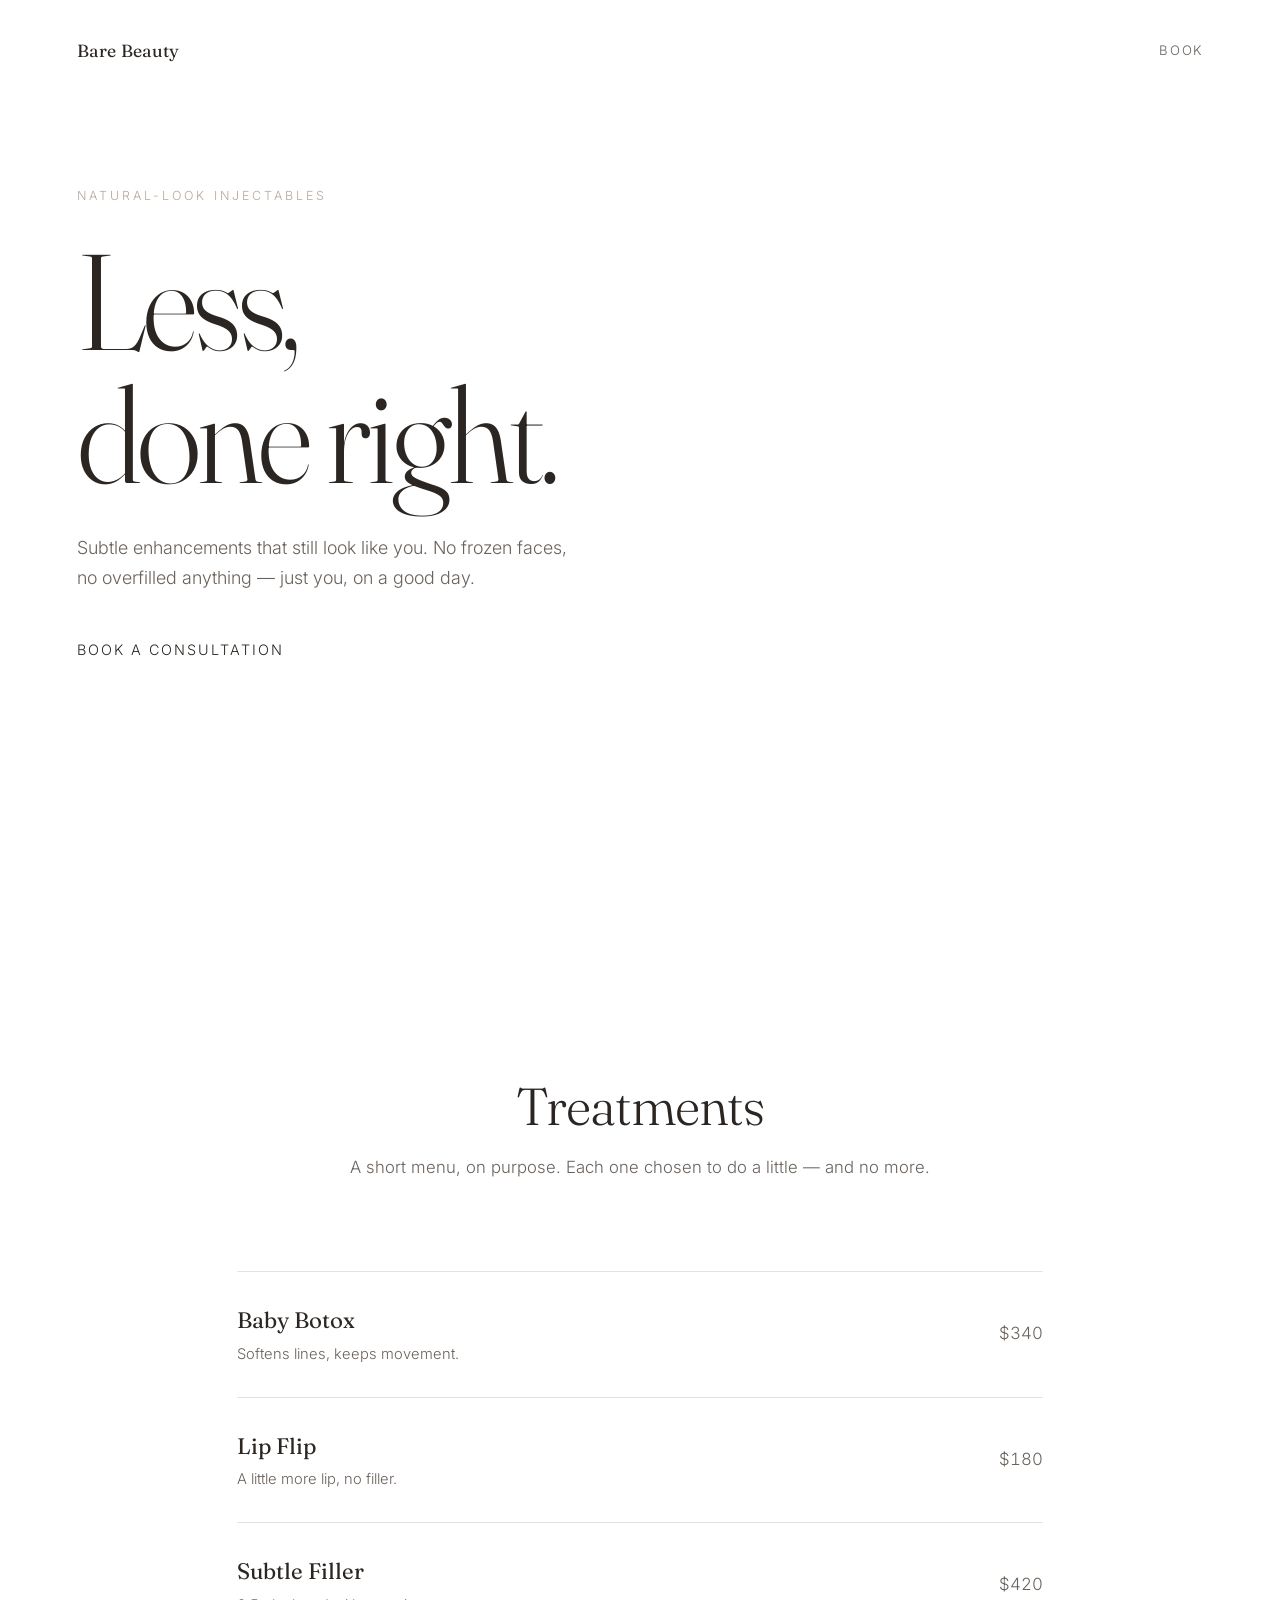
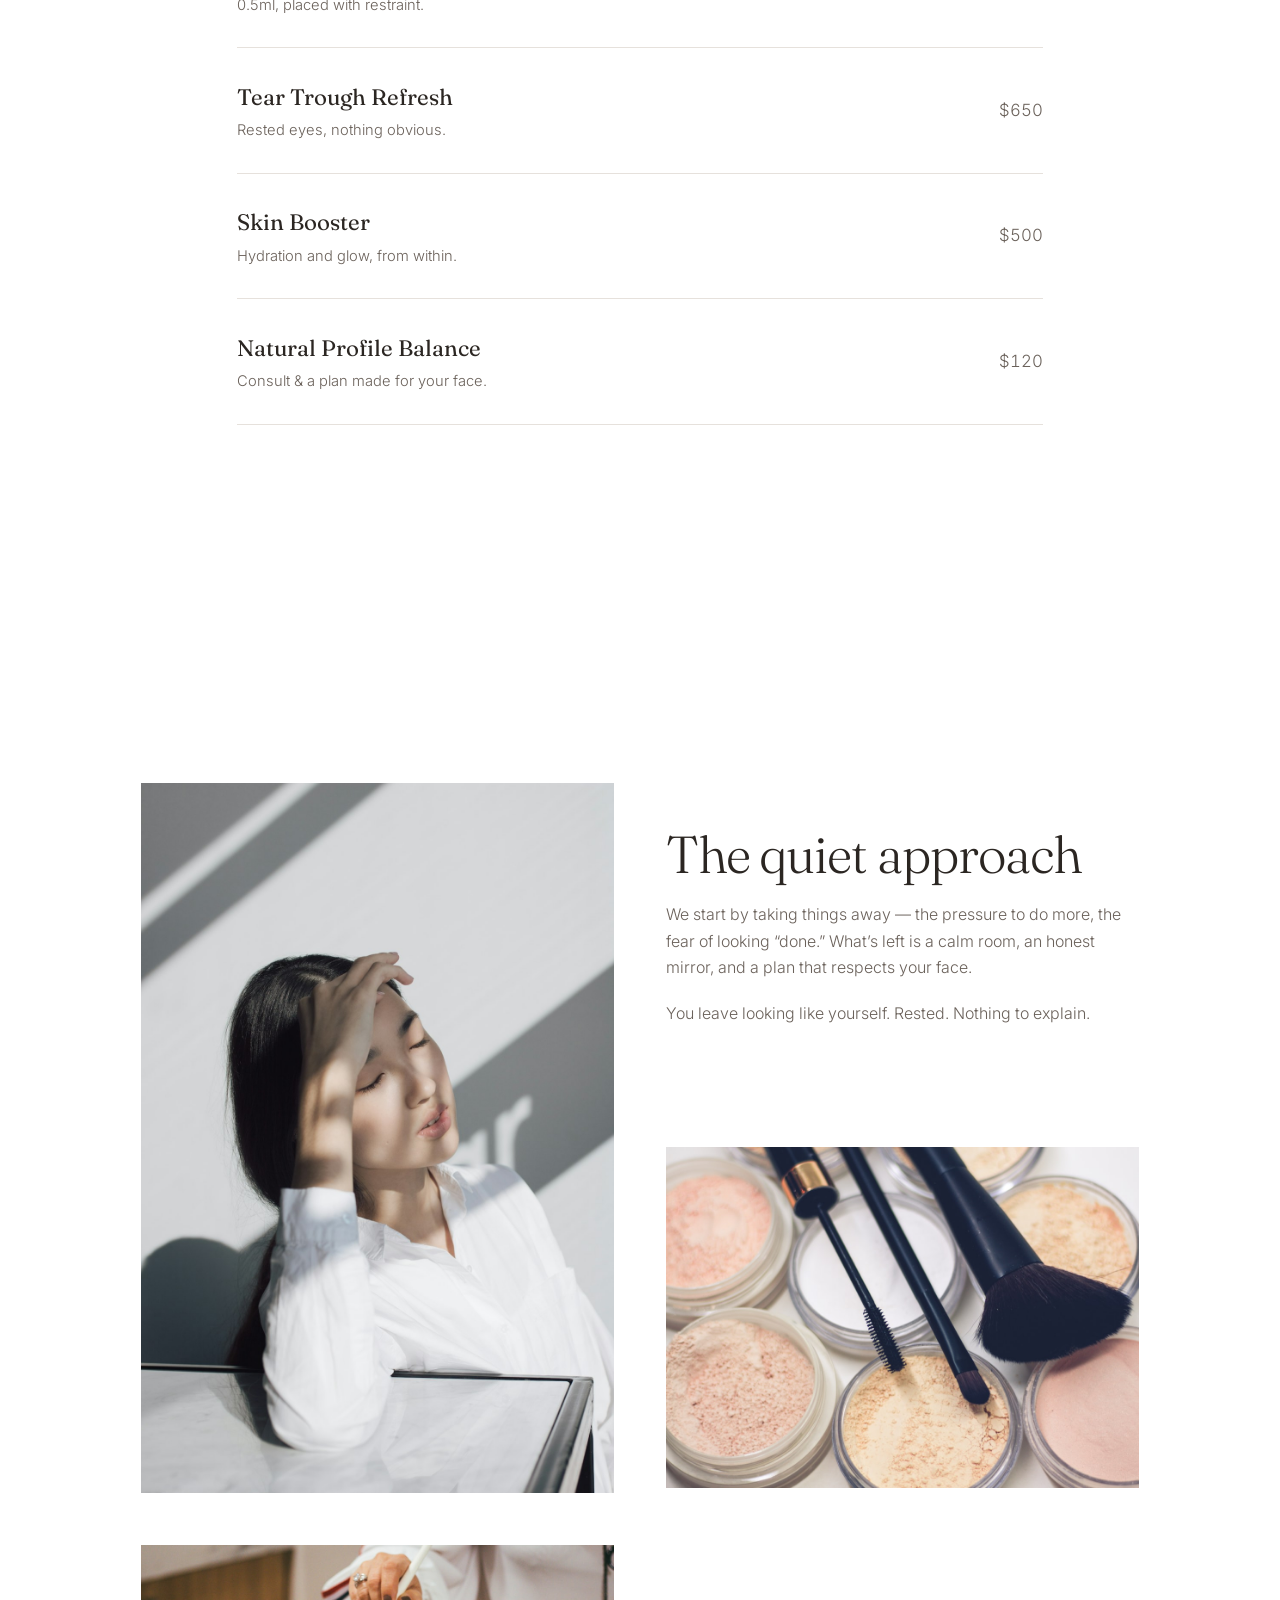
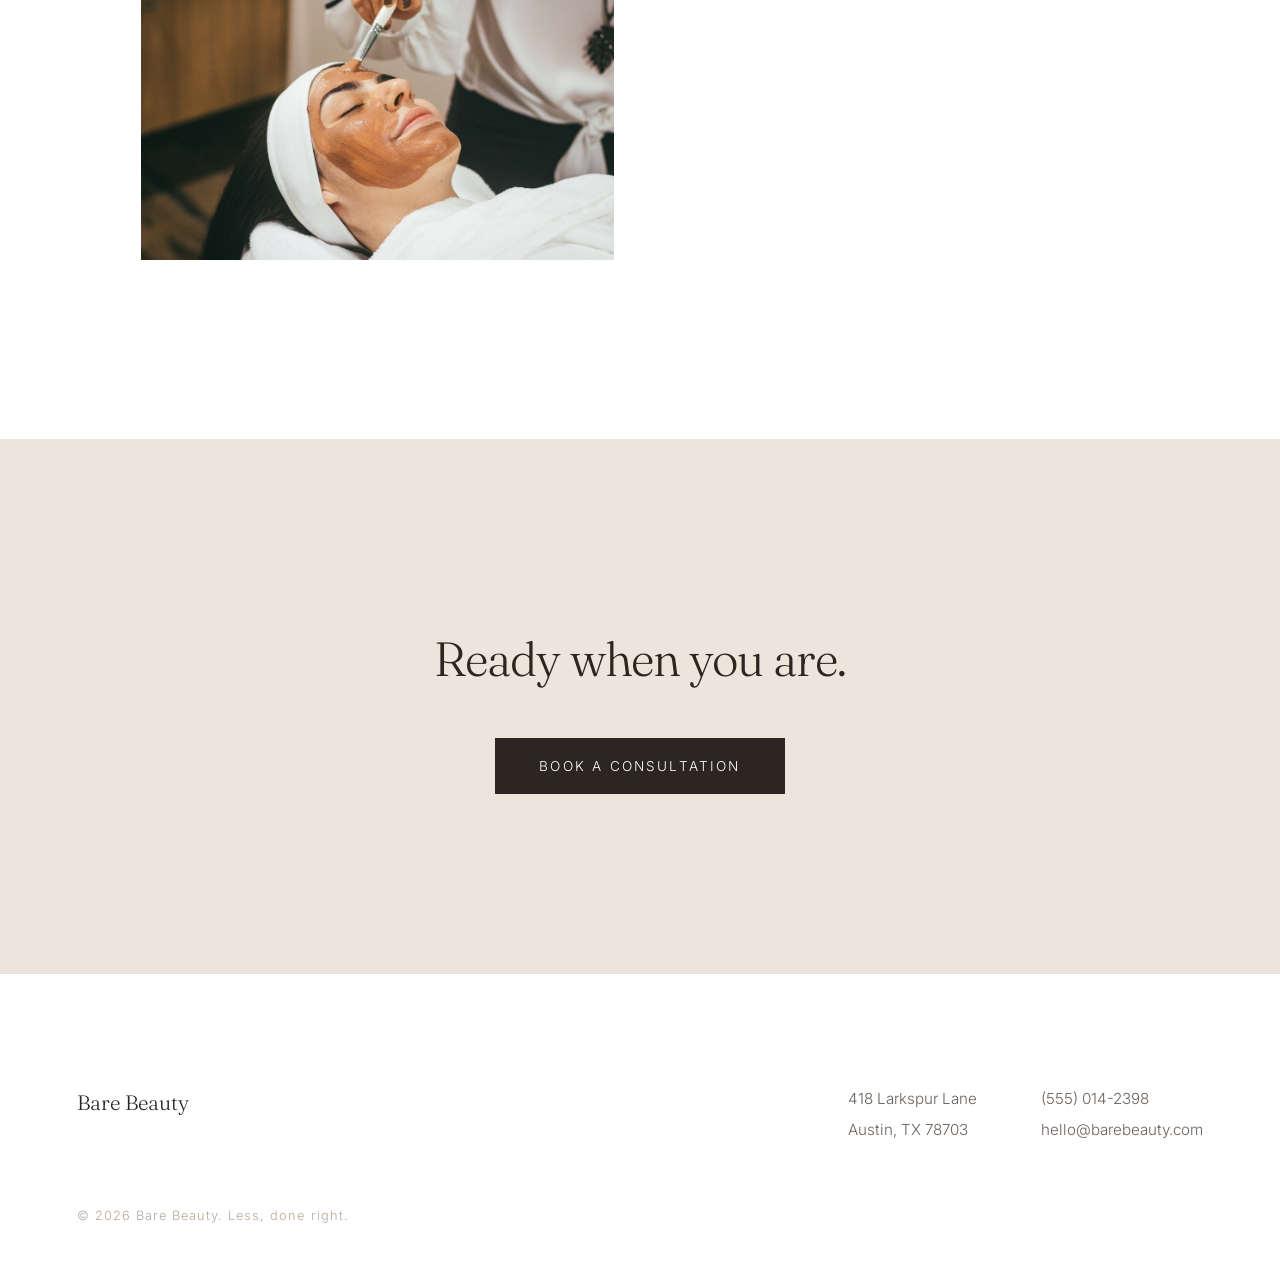
==== demourisplendesa/index.html @ 559973d8 "Add Bare Beauty demo landing (Splendessa demo #5) Minimal one-page landing for natural-look injectab" ====
<!doctype html>
<html lang="en">
<head>
  <meta charset="utf-8" />
  <meta name="viewport" content="width=device-width, initial-scale=1" />
  <title>Bare Beauty — Natural-look injectables</title>
  <meta name="description" content="Bare Beauty. Natural-look injectables, done with restraint. Less, done right — subtle enhancements that still look like you." />

  <!-- Open Graph -->
  <meta property="og:type" content="website" />
  <meta property="og:title" content="Bare Beauty — Natural-look injectables" />
  <meta property="og:description" content="Less, done right. Subtle, natural-look injectables that still look like you." />
  <meta property="og:image" content="assets/img/og.jpg" />
  <meta property="og:url" content="https://barebeauty.com" />
  <meta name="twitter:card" content="summary_large_image" />

  <!-- Favicon (minimal mark) -->
  <link rel="icon" href="data:image/svg+xml,%3Csvg xmlns='http://www.w3.org/2000/svg' viewBox='0 0 32 32'%3E%3Crect width='32' height='32' fill='%23FFFFFF'/%3E%3Ccircle cx='16' cy='16' r='6' fill='none' stroke='%23B8A99A' stroke-width='1.25'/%3E%3C/svg%3E" />

  <!-- Fonts -->
  <link rel="preconnect" href="https://fonts.googleapis.com" />
  <link rel="preconnect" href="https://fonts.gstatic.com" crossorigin />
  <link href="https://fonts.googleapis.com/css2?family=Fraunces:opsz,wght@9..144,300;9..144,400&family=Inter:wght@300;400;500&display=swap" rel="stylesheet" />

  <link rel="stylesheet" href="assets/styles.css" />

  <!-- Mark that JS is available before paint, so reveal-hiding only
       applies with JS on (no-JS users see all content, no flash). -->
  <script>document.documentElement.classList.add("js");</script>
</head>
<body>

  <!-- Slim header -->
  <header class="site-header">
    <a class="brand" href="#top">Bare&nbsp;Beauty</a>
    <a class="header-link reveal-link" href="https://splendessa.com" target="_blank" rel="noopener">Book</a>
  </header>

  <main id="top">

    <!-- 1. HERO — typographic -->
    <section class="hero">
      <div class="hero-inner">
        <p class="eyebrow">Natural-look injectables</p>
        <h1 class="hero-title">Less,<br />done right.</h1>
        <p class="hero-sub">
          Subtle enhancements that still look like you. No frozen faces,
          no overfilled anything — just you, on a good day.
        </p>
        <a class="text-cta reveal-link" href="https://splendessa.com" target="_blank" rel="noopener">
          Book a consultation
        </a>
      </div>
    </section>

    <!-- 2. TREATMENTS -->
    <section class="section treatments reveal">
      <div class="section-head">
        <h2 class="section-title">Treatments</h2>
        <p class="section-intro">
          A short menu, on purpose. Each one chosen to do a little — and no more.
        </p>
      </div>

      <ul class="treatment-list">
        <li class="treatment">
          <span class="t-name">Baby Botox</span>
          <span class="t-desc">Softens lines, keeps movement.</span>
          <span class="t-price">$340</span>
        </li>
        <li class="treatment">
          <span class="t-name">Lip Flip</span>
          <span class="t-desc">A little more lip, no filler.</span>
          <span class="t-price">$180</span>
        </li>
        <li class="treatment">
          <span class="t-name">Subtle Filler</span>
          <span class="t-desc">0.5ml, placed with restraint.</span>
          <span class="t-price">$420</span>
        </li>
        <li class="treatment">
          <span class="t-name">Tear Trough Refresh</span>
          <span class="t-desc">Rested eyes, nothing obvious.</span>
          <span class="t-price">$650</span>
        </li>
        <li class="treatment">
          <span class="t-name">Skin Booster</span>
          <span class="t-desc">Hydration and glow, from within.</span>
          <span class="t-price">$500</span>
        </li>
        <li class="treatment">
          <span class="t-name">Natural Profile Balance</span>
          <span class="t-desc">Consult &amp; a plan made for your face.</span>
          <span class="t-price">$120</span>
        </li>
      </ul>
    </section>

    <!-- 3. EXPERIENCE -->
    <section class="section experience reveal">
      <div class="experience-grid">
        <figure class="exp-img exp-img--tall">
          <img src="assets/img/experience-1.jpg" alt="A woman with bare, natural skin resting in soft daylight" loading="lazy" width="900" height="1200" />
        </figure>

        <div class="exp-text">
          <h2 class="section-title">The quiet approach</h2>
          <p>
            We start by taking things away — the pressure to do more,
            the fear of looking &ldquo;done.&rdquo; What&rsquo;s left is a
            calm room, an honest mirror, and a plan that respects your face.
          </p>
          <p>
            You leave looking like yourself. Rested. Nothing to explain.
          </p>
        </div>

        <figure class="exp-img">
          <img src="assets/img/experience-2.jpg" alt="Soft nude-toned beauty essentials in natural light" loading="lazy" width="900" height="600" />
        </figure>

        <figure class="exp-img">
          <img src="assets/img/experience-3.jpg" alt="A calm moment during a gentle facial treatment" loading="lazy" width="900" height="600" />
        </figure>
      </div>
    </section>

    <!-- 4. BOOKING CTA -->
    <section class="section booking reveal">
      <div class="booking-inner">
        <p class="booking-line">Ready when you are.</p>
        <a class="button-cta reveal-link" href="https://splendessa.com" target="_blank" rel="noopener">
          Book a consultation
        </a>
      </div>
    </section>

  </main>

  <!-- 5. FOOTER -->
  <footer class="site-footer">
    <div class="footer-grid">
      <div class="footer-brand">Bare&nbsp;Beauty</div>
      <div class="footer-col">
        <p>418 Larkspur Lane</p>
        <p>Austin, TX 78703</p>
      </div>
      <div class="footer-col">
        <p><a href="tel:+15550142398">(555) 014-2398</a></p>
        <p><a href="mailto:hello@barebeauty.com">hello@barebeauty.com</a></p>
      </div>
    </div>
    <p class="footer-fine">© 2026 Bare Beauty. Less, done right.</p>
  </footer>

  <script src="assets/main.js" defer></script>
</body>
</html>
---- demourisplendesa/assets/styles.css ----
/* ============================================================
   Bare Beauty — minimal, natural-look injectables
   Palette: #FFFFFF bg · #EDE4DC soft nude · #B8A99A stone
            #2B2622 warm near-black · #6B625B muted body
   Type:    Fraunces (serif, headings) · Inter (sans, body)
   ============================================================ */

:root {
  --white:  #FFFFFF;
  --nude:   #EDE4DC;
  --stone:  #B8A99A;
  --ink:    #2B2622;
  --muted:  #6B625B;

  --serif: "Fraunces", Georgia, serif;
  --sans:  "Inter", system-ui, -apple-system, sans-serif;

  /* Generous, deliberate whitespace — empty space is part of the design */
  --gutter: clamp(1.5rem, 6vw, 8rem);
  --section-gap: clamp(6rem, 14vw, 12rem);
}

*,
*::before,
*::after { box-sizing: border-box; }

html { scroll-behavior: smooth; }

body {
  margin: 0;
  background: var(--white);
  color: var(--ink);
  font-family: var(--sans);
  font-weight: 300;
  line-height: 1.65;
  -webkit-font-smoothing: antialiased;
  text-rendering: optimizeLegibility;
}

img { display: block; max-width: 100%; height: auto; }

a { color: inherit; }

/* ---------- Header ---------- */
.site-header {
  position: absolute;
  top: 0; left: 0; right: 0;
  display: flex;
  align-items: center;
  justify-content: space-between;
  padding: clamp(1.25rem, 3vw, 2.25rem) var(--gutter);
  z-index: 10;
}

.brand {
  font-family: var(--serif);
  font-weight: 400;
  font-size: 1.1rem;
  letter-spacing: 0.02em;
  text-decoration: none;
  color: var(--ink);
}

.header-link {
  font-size: 0.82rem;
  letter-spacing: 0.14em;
  text-transform: uppercase;
  text-decoration: none;
  color: var(--muted);
}

/* Shared "line that says less" underline reveal */
.reveal-link {
  position: relative;
  display: inline-block;
}
.reveal-link::after {
  content: "";
  position: absolute;
  left: 0; bottom: -0.28em;
  width: 100%;
  height: 1px;
  background: var(--stone);
  transform: scaleX(0);
  transform-origin: left;
  transition: transform 0.5s cubic-bezier(0.22, 1, 0.36, 1);
}
.reveal-link:hover::after { transform: scaleX(1); }

/* ---------- Hero (typographic) ---------- */
.hero {
  min-height: 100svh;
  display: flex;
  align-items: center;
  padding: 8rem var(--gutter) var(--section-gap);
}

.hero-inner { max-width: 46rem; }

.eyebrow {
  margin: 0 0 1.75rem;
  font-size: 0.78rem;
  letter-spacing: 0.24em;
  text-transform: uppercase;
  color: var(--stone);
}

.hero-title {
  font-family: var(--serif);
  font-weight: 300;
  font-size: clamp(3.4rem, 12vw, 8.5rem);
  line-height: 0.98;
  letter-spacing: -0.03em;
  margin: 0 0 2rem;
  color: var(--ink);
}

.hero-sub {
  max-width: 32rem;
  margin: 0 0 2.75rem;
  font-size: clamp(1rem, 1.4vw, 1.15rem);
  color: var(--muted);
}

.text-cta {
  font-size: 0.9rem;
  letter-spacing: 0.14em;
  text-transform: uppercase;
  text-decoration: none;
  color: var(--ink);
}

/* ---------- Generic section ---------- */
.section { padding: var(--section-gap) var(--gutter); }

.section-head { max-width: 40rem; margin: 0 auto clamp(3rem, 7vw, 6rem); text-align: center; }

.section-title {
  font-family: var(--serif);
  font-weight: 300;
  font-size: clamp(2rem, 5vw, 3.25rem);
  letter-spacing: -0.02em;
  line-height: 1.05;
  margin: 0 0 1.25rem;
  color: var(--ink);
}

.section-intro {
  margin: 0;
  color: var(--muted);
  font-size: 1.05rem;
}

/* ---------- Treatments ---------- */
.treatments { max-width: 60rem; margin: 0 auto; }

.treatment-list {
  list-style: none;
  margin: 0;
  padding: 0;
}

.treatment {
  display: grid;
  grid-template-columns: 1fr auto;
  grid-template-areas:
    "name  price"
    "desc  price";
  gap: 0.15rem 1.5rem;
  align-items: baseline;
  padding: 1.9rem 0;
  border-top: 1px solid rgba(184, 169, 154, 0.35);
  position: relative;
}
.treatment:last-child { border-bottom: 1px solid rgba(184, 169, 154, 0.35); }

/* the "line that says less" — a hair-thin line grows on hover */
.treatment::after {
  content: "";
  position: absolute;
  left: 0; top: -1px;
  width: 100%;
  height: 1px;
  background: var(--ink);
  transform: scaleX(0);
  transform-origin: left;
  transition: transform 0.55s cubic-bezier(0.22, 1, 0.36, 1);
}
.treatment:hover::after { transform: scaleX(1); }

.t-name {
  grid-area: name;
  font-family: var(--serif);
  font-size: 1.4rem;
  font-weight: 400;
  color: var(--ink);
}
.t-desc {
  grid-area: desc;
  font-size: 0.92rem;
  color: var(--muted);
}
.t-price {
  grid-area: price;
  align-self: center;
  font-size: 1.05rem;
  color: var(--muted);
  font-variant-numeric: tabular-nums;
  white-space: nowrap;
}

/* ---------- Experience ---------- */
.experience { max-width: 72rem; margin: 0 auto; }

.experience-grid {
  display: grid;
  grid-template-columns: repeat(2, 1fr);
  gap: clamp(1.5rem, 4vw, 3.5rem);
  align-items: center;
}

.exp-img { margin: 0; overflow: hidden; background: var(--nude); }
.exp-img img { width: 100%; height: 100%; object-fit: cover; }

.exp-img--tall { grid-row: span 2; }

.exp-text {
  padding: clamp(1rem, 3vw, 2.5rem) 0;
}
.exp-text .section-title { text-align: left; }
.exp-text p {
  margin: 0 0 1.25rem;
  color: var(--muted);
  max-width: 30rem;
}

/* ---------- Booking ---------- */
.booking { background: var(--nude); text-align: center; }

.booking-inner { max-width: 34rem; margin: 0 auto; }

.booking-line {
  font-family: var(--serif);
  font-weight: 300;
  font-size: clamp(1.8rem, 4.5vw, 3rem);
  letter-spacing: -0.02em;
  margin: 0 0 2.5rem;
  color: var(--ink);
}

.button-cta {
  display: inline-block;
  padding: 1.05rem 2.75rem;
  background: var(--ink);
  color: var(--white);
  text-decoration: none;
  font-size: 0.85rem;
  letter-spacing: 0.16em;
  text-transform: uppercase;
  transition: background 0.35s ease, transform 0.35s ease;
}
.button-cta:hover { background: #43392f; transform: translateY(-1px); }
.button-cta::after { display: none; } /* solid button, no underline reveal */

/* ---------- Footer ---------- */
.site-footer {
  padding: clamp(4rem, 9vw, 7rem) var(--gutter) 3rem;
  border-top: 1px solid rgba(184, 169, 154, 0.35);
}

.footer-grid {
  display: flex;
  flex-wrap: wrap;
  gap: 2.5rem 4rem;
  align-items: flex-start;
}

.footer-brand {
  font-family: var(--serif);
  font-size: 1.3rem;
  color: var(--ink);
  margin-right: auto;
}

.footer-col p { margin: 0 0 0.4rem; color: var(--muted); font-size: 0.95rem; }
.footer-col a { text-decoration: none; }
.footer-col a:hover { color: var(--ink); }

.footer-fine {
  margin: 3.5rem 0 0;
  font-size: 0.8rem;
  letter-spacing: 0.08em;
  color: var(--stone);
}

/* ---------- Signature: fade + line-draw on scroll ----------
   Content is visible by default (no-JS / SEO safe). Only when JS is
   present (html.js) do we hide sections, then reveal them on scroll. */
.js .reveal {
  opacity: 0;
  transform: translateY(24px);
  transition: opacity 1s ease, transform 1s cubic-bezier(0.22, 1, 0.36, 1);
}
.js .reveal.in-view {
  opacity: 1;
  transform: none;
}

/* ---------- Responsive ---------- */
@media (max-width: 720px) {
  .experience-grid { grid-template-columns: 1fr; }
  .exp-img--tall { grid-row: auto; }
  .exp-text .section-title { text-align: left; }

  .treatment {
    grid-template-columns: 1fr auto;
    grid-template-areas:
      "name  price"
      "desc  desc";
  }
  .t-price { align-self: baseline; }
}

/* ---------- Reduced motion ---------- */
@media (prefers-reduced-motion: reduce) {
  * { scroll-behavior: auto !important; }
  .js .reveal,
  .reveal { opacity: 1; transform: none; transition: none; }
  .reveal-link::after,
  .treatment::after { transition: none; }
}
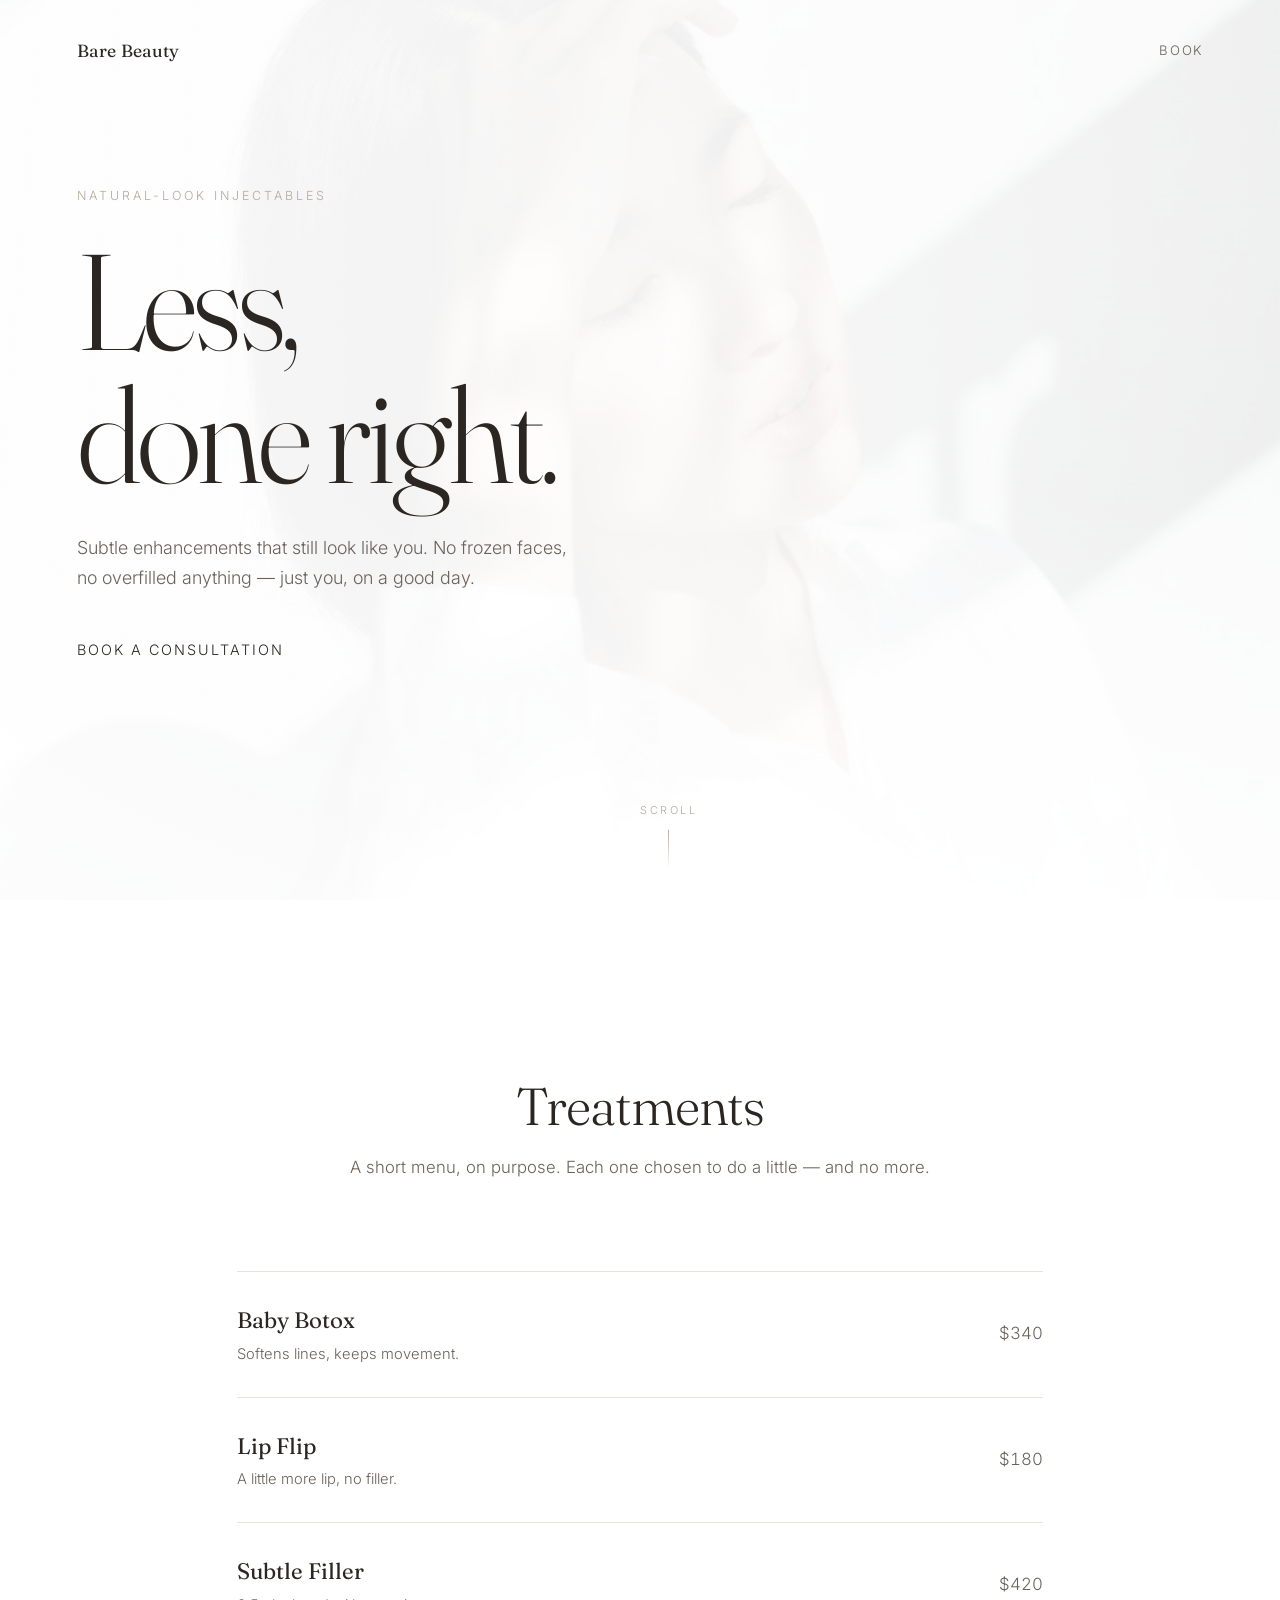
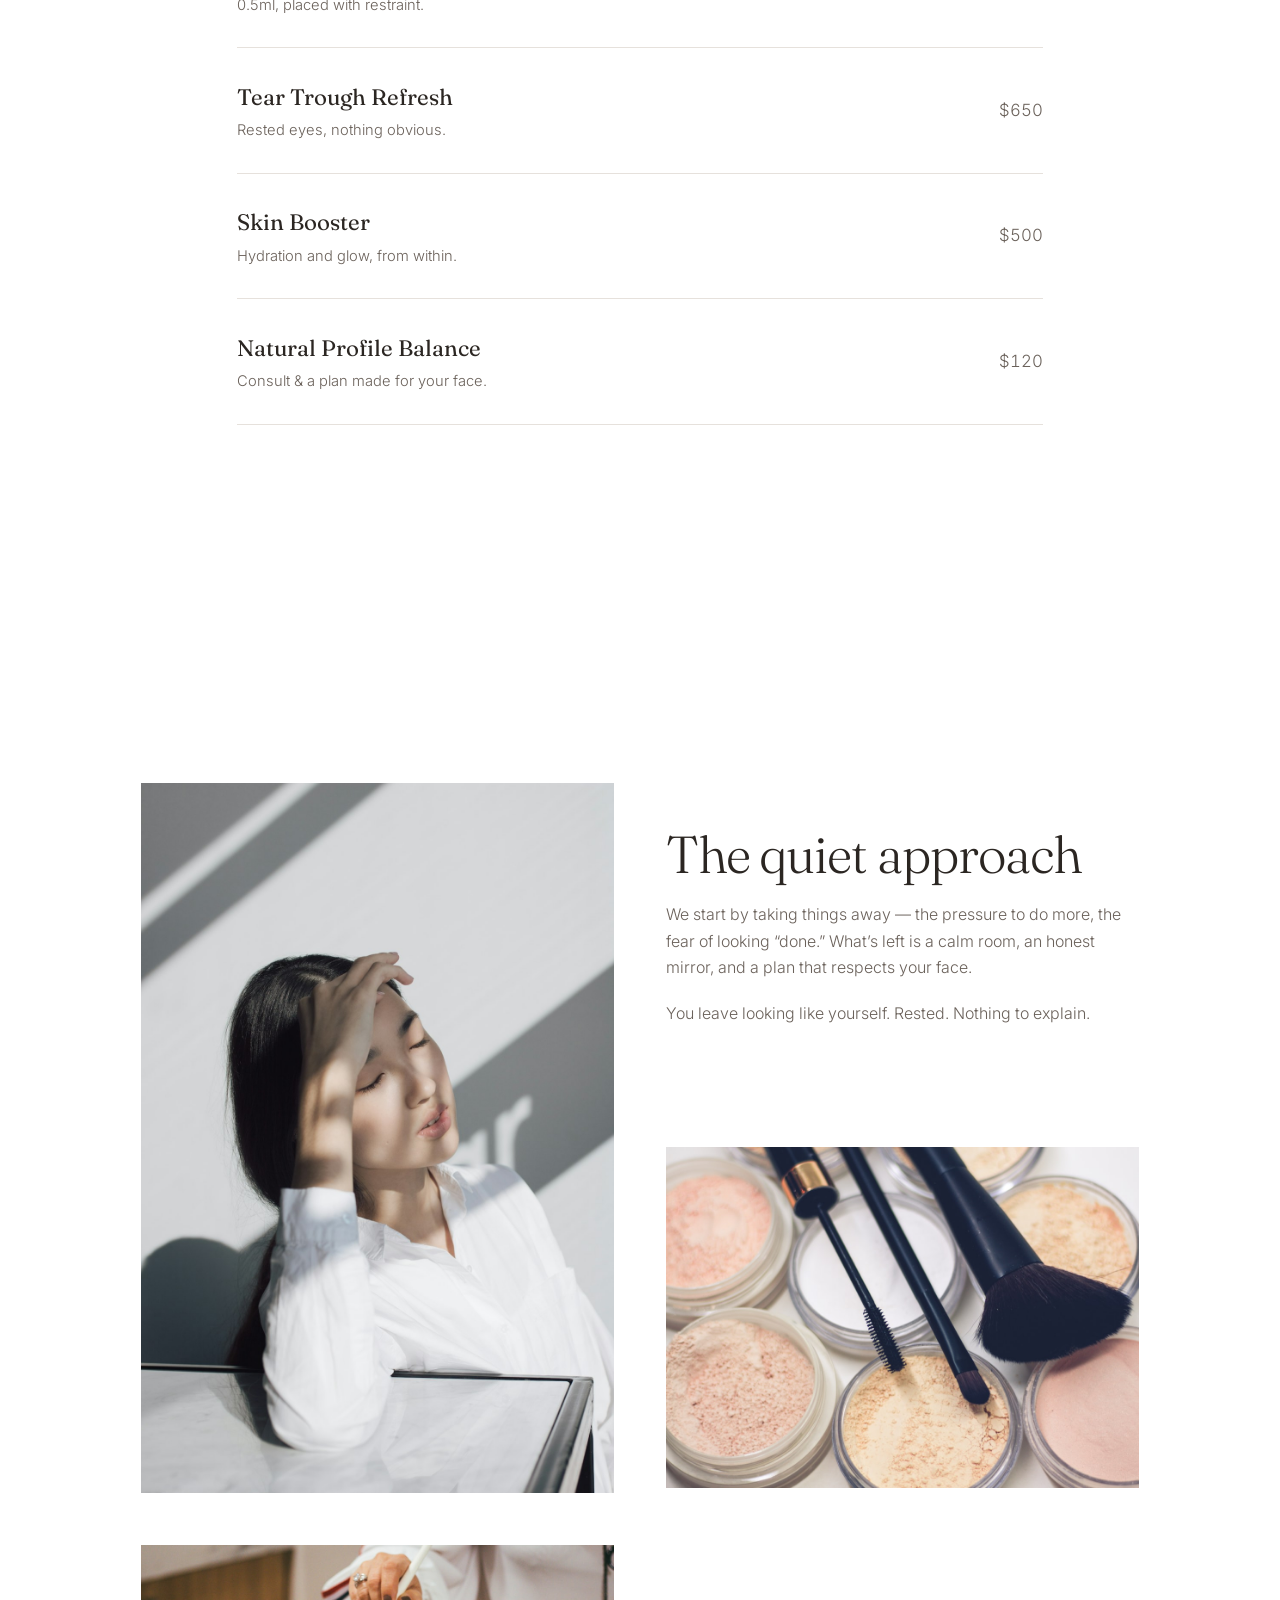
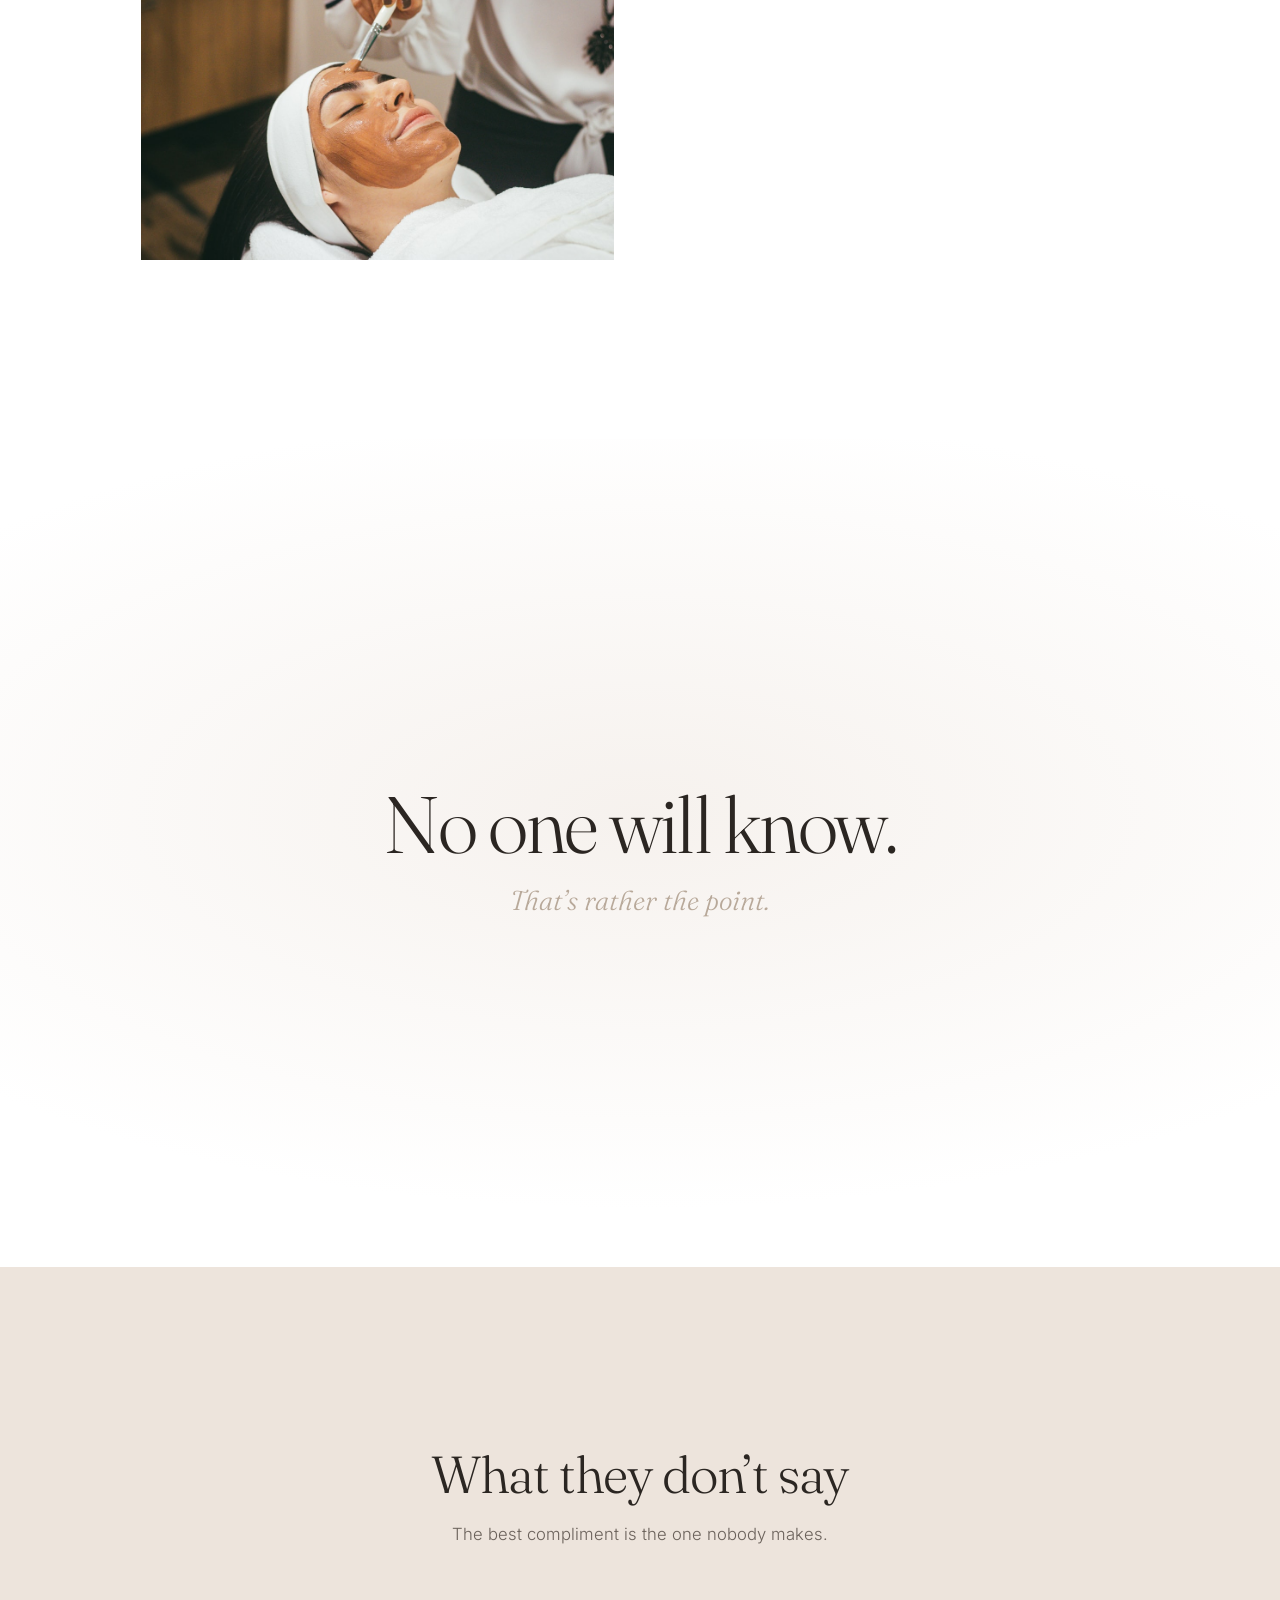
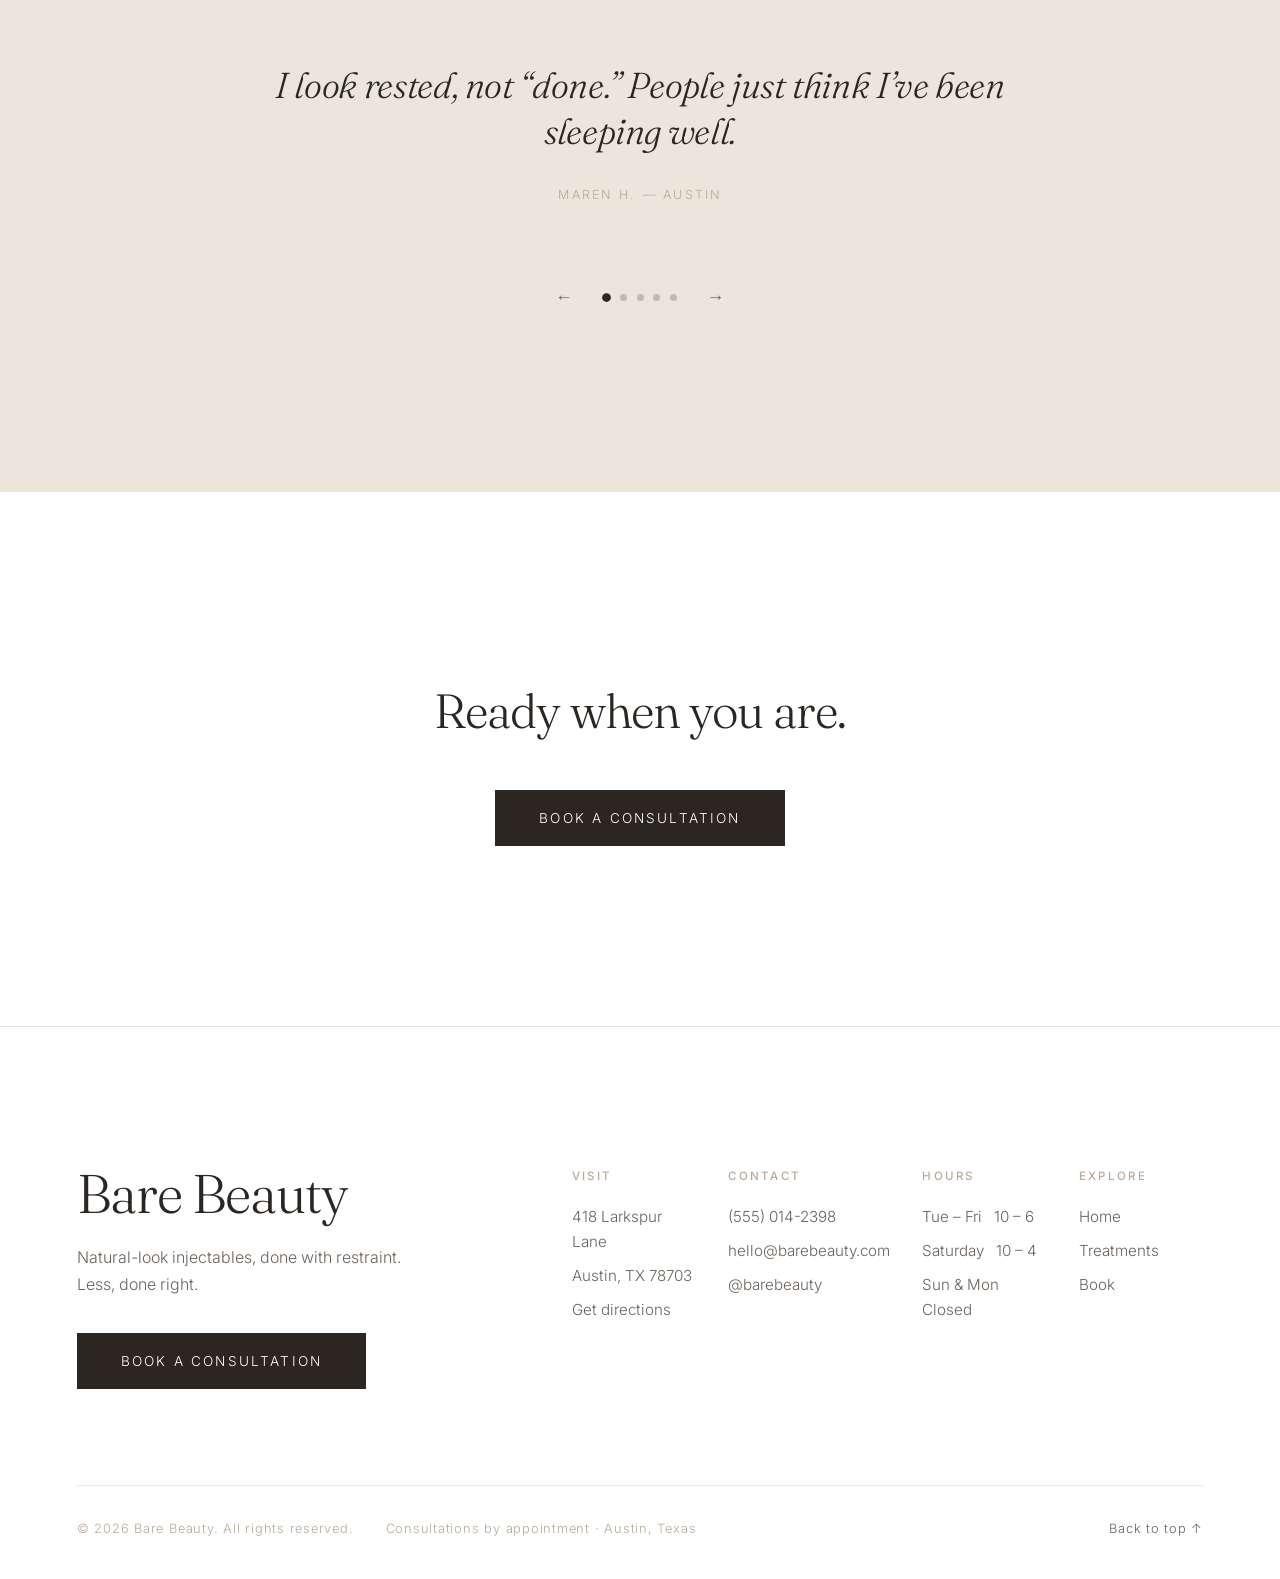
==== commit f46a6d76: "Bare Beauty demo: bg slideshow, scroll animations, reviews carousel, larger footer - Hero: ghosted c" ====
--- a/demourisplendesa/index.html
+++ b/demourisplendesa/index.html
@@ -20,7 +20,7 @@
   <!-- Fonts -->
   <link rel="preconnect" href="https://fonts.googleapis.com" />
   <link rel="preconnect" href="https://fonts.gstatic.com" crossorigin />
-  <link href="https://fonts.googleapis.com/css2?family=Fraunces:opsz,wght@9..144,300;9..144,400&family=Inter:wght@300;400;500&display=swap" rel="stylesheet" />
+  <link href="https://fonts.googleapis.com/css2?family=Fraunces:opsz,ital,wght@9..144,0,300;9..144,0,400;9..144,1,300&family=Inter:wght@300;400;500&display=swap" rel="stylesheet" />
 
   <link rel="stylesheet" href="assets/styles.css" />
 
@@ -38,8 +38,14 @@
 
   <main id="top">
 
-    <!-- 1. HERO — typographic -->
+    <!-- 1. HERO — typographic, over a slow ghosted image slideshow -->
     <section class="hero">
+      <div class="hero-bg" aria-hidden="true" data-slideshow>
+        <div class="hero-slide is-active" style="background-image:url('assets/img/experience-1.jpg')"></div>
+        <div class="hero-slide" style="background-image:url('assets/img/experience-4.jpg')"></div>
+        <div class="hero-slide" style="background-image:url('assets/img/experience-3.jpg')"></div>
+      </div>
+
       <div class="hero-inner">
         <p class="eyebrow">Natural-look injectables</p>
         <h1 class="hero-title">Less,<br />done right.</h1>
@@ -51,6 +57,8 @@
           Book a consultation
         </a>
       </div>
+
+      <div class="hero-scroll" aria-hidden="true">Scroll</div>
     </section>
 
     <!-- 2. TREATMENTS -->
@@ -125,7 +133,54 @@
       </div>
     </section>
 
-    <!-- 4. BOOKING CTA -->
+    <!-- Full-screen quiet statement (fades + scales in on scroll) -->
+    <section class="statement">
+      <div class="statement-inner" data-statement>
+        <p class="statement-line">No one will know.</p>
+        <p class="statement-sub">That&rsquo;s rather the point.</p>
+      </div>
+    </section>
+
+    <!-- 4. REVIEWS — fading testimonial carousel -->
+    <section class="section reviews reveal">
+      <div class="section-head">
+        <h2 class="section-title">What they don&rsquo;t say</h2>
+        <p class="section-intro">The best compliment is the one nobody makes.</p>
+      </div>
+
+      <div class="carousel" data-carousel>
+        <div class="carousel-viewport">
+          <blockquote class="review is-active">
+            <p class="review-quote">I look rested, not &ldquo;done.&rdquo; People just think I&rsquo;ve been sleeping well.</p>
+            <cite class="review-cite">Maren H. — Austin</cite>
+          </blockquote>
+          <blockquote class="review">
+            <p class="review-quote">She talked me out of half of what I asked for. That&rsquo;s when I trusted her.</p>
+            <cite class="review-cite">Priya R. — Dallas</cite>
+          </blockquote>
+          <blockquote class="review">
+            <p class="review-quote">Subtle enough that my sister still hasn&rsquo;t worked out what changed.</p>
+            <cite class="review-cite">Elise T. — Houston</cite>
+          </blockquote>
+          <blockquote class="review">
+            <p class="review-quote">The only work I&rsquo;ve had that looks like no work at all.</p>
+            <cite class="review-cite">Joanna M. — Marfa</cite>
+          </blockquote>
+          <blockquote class="review">
+            <p class="review-quote">I came in wanting more. I left with less — exactly right.</p>
+            <cite class="review-cite">Camille D. — San Antonio</cite>
+          </blockquote>
+        </div>
+
+        <div class="carousel-controls">
+          <button class="car-arrow car-prev" type="button" aria-label="Previous review">&larr;</button>
+          <div class="car-dots" role="tablist" aria-label="Choose a review"></div>
+          <button class="car-arrow car-next" type="button" aria-label="Next review">&rarr;</button>
+        </div>
+      </div>
+    </section>
+
+    <!-- 5. BOOKING CTA -->
     <section class="section booking reveal">
       <div class="booking-inner">
         <p class="booking-line">Ready when you are.</p>
@@ -137,20 +192,56 @@
 
   </main>
 
-  <!-- 5. FOOTER -->
+  <!-- 6. FOOTER -->
   <footer class="site-footer">
-    <div class="footer-grid">
-      <div class="footer-brand">Bare&nbsp;Beauty</div>
-      <div class="footer-col">
-        <p>418 Larkspur Lane</p>
-        <p>Austin, TX 78703</p>
-      </div>
-      <div class="footer-col">
-        <p><a href="tel:+15550142398">(555) 014-2398</a></p>
-        <p><a href="mailto:hello@barebeauty.com">hello@barebeauty.com</a></p>
-      </div>
+    <div class="footer-top">
+      <div class="footer-lead">
+        <p class="footer-wordmark">Bare&nbsp;Beauty</p>
+        <p class="footer-tagline">
+          Natural-look injectables, done with restraint.
+          Less, done right.
+        </p>
+        <a class="button-cta reveal-link" href="https://splendessa.com" target="_blank" rel="noopener">
+          Book a consultation
+        </a>
+      </div>
+
+      <nav class="footer-cols" aria-label="Footer">
+        <div class="footer-col">
+          <h3 class="footer-h">Visit</h3>
+          <p>418 Larkspur Lane</p>
+          <p>Austin, TX 78703</p>
+          <p><a href="https://maps.google.com" target="_blank" rel="noopener">Get directions</a></p>
+        </div>
+
+        <div class="footer-col">
+          <h3 class="footer-h">Contact</h3>
+          <p><a href="tel:+15550142398">(555) 014-2398</a></p>
+          <p><a href="mailto:hello@barebeauty.com">hello@barebeauty.com</a></p>
+          <p><a href="https://instagram.com" target="_blank" rel="noopener">@barebeauty</a></p>
+        </div>
+
+        <div class="footer-col">
+          <h3 class="footer-h">Hours</h3>
+          <p>Tue &ndash; Fri &nbsp; 10 &ndash; 6</p>
+          <p>Saturday &nbsp; 10 &ndash; 4</p>
+          <p>Sun &amp; Mon &nbsp; Closed</p>
+        </div>
+
+        <div class="footer-col">
+          <h3 class="footer-h">Explore</h3>
+          <p><a href="#top">Home</a></p>
+          <p><a href="#top">Treatments</a></p>
+          <p><a href="https://splendessa.com" target="_blank" rel="noopener">Book</a></p>
+        </div>
+      </nav>
     </div>
-    <p class="footer-fine">© 2026 Bare Beauty. Less, done right.</p>
+
+    <div class="footer-base">
+      <p class="footer-fine">© 2026 Bare Beauty. All rights reserved.</p>
+      <p class="footer-fine footer-credit">Consultations by appointment · Austin, Texas</p>
+      <a class="footer-fine footer-top-link reveal-link" href="#top">Back to top ↑</a>
+    </div>
   </footer>
 
   <script src="assets/main.js" defer></script>
--- a/demourisplendesa/assets/styles.css
+++ b/demourisplendesa/assets/styles.css
@@ -18,6 +18,8 @@
   /* Generous, deliberate whitespace — empty space is part of the design */
   --gutter: clamp(1.5rem, 6vw, 8rem);
   --section-gap: clamp(6rem, 14vw, 12rem);
+
+  --ease: cubic-bezier(0.22, 1, 0.36, 1);
 }
 
 *,
@@ -83,19 +85,52 @@
   background: var(--stone);
   transform: scaleX(0);
   transform-origin: left;
-  transition: transform 0.5s cubic-bezier(0.22, 1, 0.36, 1);
+  transition: transform 0.5s var(--ease);
 }
 .reveal-link:hover::after { transform: scaleX(1); }
 
-/* ---------- Hero (typographic) ---------- */
+/* ---------- Hero (typographic over ghosted slideshow) ---------- */
 .hero {
+  position: relative;
+  overflow: hidden;
   min-height: 100svh;
   display: flex;
   align-items: center;
   padding: 8rem var(--gutter) var(--section-gap);
 }
 
-.hero-inner { max-width: 46rem; }
+.hero-bg { position: absolute; inset: 0; z-index: 0; }
+
+.hero-slide {
+  position: absolute;
+  inset: 0;
+  background-size: cover;
+  background-position: center;
+  opacity: 0;
+  transform: scale(1.06);
+  transition: opacity 2.4s ease, transform 9s ease;
+  will-change: opacity, transform;
+}
+.hero-slide.is-active { opacity: 1; transform: scale(1); }
+
+/* White scrim: images fade almost to nothing — atmosphere, not photo.
+   Stronger on the left where the type sits. */
+.hero-bg::after {
+  content: "";
+  position: absolute;
+  inset: 0;
+  background:
+    linear-gradient(102deg,
+      rgba(255, 255, 255, 0.95) 0%,
+      rgba(255, 255, 255, 0.88) 42%,
+      rgba(255, 255, 255, 0.70) 100%),
+    linear-gradient(to bottom,
+      rgba(255, 255, 255, 0.55) 0%,
+      rgba(255, 255, 255, 0.60) 55%,
+      rgba(255, 255, 255, 0.85) 100%);
+}
+
+.hero-inner { position: relative; z-index: 2; max-width: 46rem; }
 
 .eyebrow {
   margin: 0 0 1.75rem;
@@ -129,6 +164,50 @@
   text-decoration: none;
   color: var(--ink);
 }
+
+.hero-scroll {
+  position: absolute;
+  left: 50%;
+  bottom: 2rem;
+  transform: translateX(-50%);
+  z-index: 2;
+  font-size: 0.68rem;
+  letter-spacing: 0.24em;
+  text-transform: uppercase;
+  color: var(--stone);
+}
+.hero-scroll::after {
+  content: "";
+  display: block;
+  width: 1px;
+  height: 2.4rem;
+  margin: 0.6rem auto 0;
+  background: linear-gradient(var(--stone), transparent);
+  animation: scrollpulse 2.6s var(--ease) infinite;
+  transform-origin: top;
+}
+@keyframes scrollpulse {
+  0%, 100% { transform: scaleY(0.35); opacity: 0.4; }
+  50%      { transform: scaleY(1);    opacity: 1; }
+}
+
+/* ---------- Hero load sequence (staggered rise) ---------- */
+.js .hero-inner > *,
+.js .hero-scroll {
+  opacity: 0;
+  transform: translateY(16px);
+}
+.js body.loaded .hero-inner > *,
+.js body.loaded .hero-scroll {
+  opacity: 1;
+  transform: none;
+  transition: opacity 1.1s ease, transform 1.1s var(--ease);
+}
+.js body.loaded .hero-inner > *:nth-child(1) { transition-delay: 0.15s; }
+.js body.loaded .hero-inner > *:nth-child(2) { transition-delay: 0.32s; }
+.js body.loaded .hero-inner > *:nth-child(3) { transition-delay: 0.52s; }
+.js body.loaded .hero-inner > *:nth-child(4) { transition-delay: 0.72s; }
+.js body.loaded .hero-scroll { transition-delay: 1.1s; }
 
 /* ---------- Generic section ---------- */
 .section { padding: var(--section-gap) var(--gutter); }
@@ -184,7 +263,7 @@
   background: var(--ink);
   transform: scaleX(0);
   transform-origin: left;
-  transition: transform 0.55s cubic-bezier(0.22, 1, 0.36, 1);
+  transition: transform 0.55s var(--ease);
 }
 .treatment:hover::after { transform: scaleX(1); }
 
@@ -220,7 +299,12 @@
 }
 
 .exp-img { margin: 0; overflow: hidden; background: var(--nude); }
-.exp-img img { width: 100%; height: 100%; object-fit: cover; }
+.exp-img img {
+  width: 100%; height: 100%;
+  object-fit: cover;
+  transition: transform 1.2s var(--ease);
+}
+.exp-img:hover img { transform: scale(1.04); }
 
 .exp-img--tall { grid-row: span 2; }
 
@@ -234,8 +318,132 @@
   max-width: 30rem;
 }
 
+/* ---------- Full-screen statement moment ---------- */
+.statement {
+  min-height: 92svh;
+  display: grid;
+  place-items: center;
+  padding: var(--section-gap) var(--gutter);
+  text-align: center;
+  /* the whole point: near-empty white with a whisper of warmth */
+  background:
+    radial-gradient(120% 80% at 50% 45%, rgba(237, 228, 220, 0.5) 0%, rgba(255, 255, 255, 0) 60%);
+}
+
+.statement-inner {
+  max-width: 40rem;
+}
+.js .statement-inner {
+  opacity: 0;
+  transform: translateY(26px) scale(0.985);
+  transition: opacity 1.3s ease, transform 1.5s var(--ease);
+}
+.js .statement-inner.in-view {
+  opacity: 1;
+  transform: none;
+}
+
+.statement-line {
+  font-family: var(--serif);
+  font-weight: 300;
+  font-size: clamp(2.4rem, 7vw, 5rem);
+  line-height: 1.02;
+  letter-spacing: -0.03em;
+  margin: 0 0 0.8rem;
+  color: var(--ink);
+}
+.statement-sub {
+  font-family: var(--serif);
+  font-style: italic;
+  font-weight: 300;
+  font-size: clamp(1.1rem, 2.6vw, 1.7rem);
+  margin: 0;
+  color: var(--stone);
+}
+
+/* ---------- Reviews carousel ---------- */
+.reviews { background: var(--nude); }
+
+.carousel { max-width: 46rem; margin: 0 auto; }
+
+.carousel-viewport {
+  position: relative;
+  min-height: 12rem;
+  display: grid;
+  place-items: center;
+}
+
+.review {
+  grid-area: 1 / 1;
+  margin: 0;
+  text-align: center;
+  opacity: 0;
+  transform: translateY(10px);
+  transition: opacity 0.8s ease, transform 0.8s var(--ease);
+  pointer-events: none;
+}
+.review.is-active {
+  opacity: 1;
+  transform: none;
+  pointer-events: auto;
+}
+
+.review-quote {
+  font-family: var(--serif);
+  font-weight: 300;
+  font-style: italic;
+  font-size: clamp(1.4rem, 3.2vw, 2.25rem);
+  line-height: 1.28;
+  letter-spacing: -0.01em;
+  color: var(--ink);
+  margin: 0 0 1.6rem;
+}
+.review-cite {
+  font-style: normal;
+  font-size: 0.78rem;
+  letter-spacing: 0.18em;
+  text-transform: uppercase;
+  color: var(--stone);
+}
+
+.carousel-controls {
+  display: flex;
+  align-items: center;
+  justify-content: center;
+  gap: 1.5rem;
+  margin-top: clamp(2rem, 5vw, 3.25rem);
+}
+
+.car-arrow {
+  appearance: none;
+  border: none;
+  background: none;
+  cursor: pointer;
+  font-size: 1.1rem;
+  line-height: 1;
+  color: var(--muted);
+  padding: 0.4rem;
+  transition: color 0.3s ease, transform 0.3s var(--ease);
+}
+.car-arrow:hover { color: var(--ink); transform: translateY(-1px); }
+.car-arrow:focus-visible { outline: 1px solid var(--stone); outline-offset: 4px; }
+
+.car-dots { display: flex; gap: 0.6rem; }
+.car-dot {
+  width: 7px; height: 7px;
+  border-radius: 50%;
+  border: none;
+  padding: 0;
+  cursor: pointer;
+  background: rgba(43, 38, 34, 0.22);
+  transition: background 0.3s ease, transform 0.3s var(--ease);
+}
+.car-dot:hover { background: rgba(43, 38, 34, 0.45); }
+.car-dot.is-active { background: var(--ink); transform: scale(1.25); }
+.car-dot:focus-visible { outline: 1px solid var(--stone); outline-offset: 3px; }
+
 /* ---------- Booking ---------- */
-.booking { background: var(--nude); text-align: center; }
+.booking { text-align: center; }
 
 .booking-inner { max-width: 34rem; margin: 0 auto; }
 
@@ -262,44 +470,83 @@
 .button-cta:hover { background: #43392f; transform: translateY(-1px); }
 .button-cta::after { display: none; } /* solid button, no underline reveal */
 
-/* ---------- Footer ---------- */
+/* ---------- Footer (large, complete) ---------- */
 .site-footer {
-  padding: clamp(4rem, 9vw, 7rem) var(--gutter) 3rem;
+  padding: clamp(5rem, 11vw, 9rem) var(--gutter) 2.5rem;
   border-top: 1px solid rgba(184, 169, 154, 0.35);
-}
-
-.footer-grid {
+  background: var(--white);
+}
+
+.footer-top {
+  display: grid;
+  grid-template-columns: 1.15fr 1.85fr;
+  gap: clamp(3rem, 8vw, 7rem);
+  align-items: start;
+}
+
+.footer-lead { max-width: 26rem; }
+
+.footer-wordmark {
+  font-family: var(--serif);
+  font-weight: 300;
+  font-size: clamp(2.2rem, 5vw, 3.4rem);
+  letter-spacing: -0.02em;
+  line-height: 1;
+  margin: 0 0 1.4rem;
+  color: var(--ink);
+}
+.footer-tagline {
+  margin: 0 0 2.25rem;
+  color: var(--muted);
+  font-size: 1rem;
+  max-width: 22rem;
+}
+
+.footer-cols {
+  display: grid;
+  grid-template-columns: repeat(4, 1fr);
+  gap: 2.5rem 2rem;
+}
+
+.footer-h {
+  margin: 0 0 1.1rem;
+  font-size: 0.72rem;
+  font-weight: 500;
+  letter-spacing: 0.2em;
+  text-transform: uppercase;
+  color: var(--stone);
+}
+.footer-col p { margin: 0 0 0.55rem; color: var(--muted); font-size: 0.95rem; }
+.footer-col a { text-decoration: none; transition: color 0.3s ease; }
+.footer-col a:hover { color: var(--ink); }
+
+.footer-base {
   display: flex;
   flex-wrap: wrap;
-  gap: 2.5rem 4rem;
-  align-items: flex-start;
-}
-
-.footer-brand {
-  font-family: var(--serif);
-  font-size: 1.3rem;
-  color: var(--ink);
-  margin-right: auto;
-}
-
-.footer-col p { margin: 0 0 0.4rem; color: var(--muted); font-size: 0.95rem; }
-.footer-col a { text-decoration: none; }
-.footer-col a:hover { color: var(--ink); }
+  align-items: center;
+  gap: 0.75rem 2rem;
+  margin-top: clamp(3.5rem, 8vw, 6rem);
+  padding-top: 2rem;
+  border-top: 1px solid rgba(184, 169, 154, 0.28);
+}
 
 .footer-fine {
-  margin: 3.5rem 0 0;
+  margin: 0;
   font-size: 0.8rem;
-  letter-spacing: 0.08em;
+  letter-spacing: 0.06em;
   color: var(--stone);
 }
+.footer-credit { margin-right: auto; }
+.footer-top-link { text-decoration: none; color: var(--muted); }
+.footer-top-link:hover { color: var(--ink); }
 
 /* ---------- Signature: fade + line-draw on scroll ----------
    Content is visible by default (no-JS / SEO safe). Only when JS is
    present (html.js) do we hide sections, then reveal them on scroll. */
 .js .reveal {
   opacity: 0;
-  transform: translateY(24px);
-  transition: opacity 1s ease, transform 1s cubic-bezier(0.22, 1, 0.36, 1);
+  transform: translateY(28px);
+  transition: opacity 1.1s ease, transform 1.1s var(--ease);
 }
 .js .reveal.in-view {
   opacity: 1;
@@ -319,6 +566,13 @@
       "desc  desc";
   }
   .t-price { align-self: baseline; }
+
+  .hero-scroll { display: none; }
+
+  .footer-top { grid-template-columns: 1fr; gap: 3rem; }
+  .footer-cols { grid-template-columns: repeat(2, 1fr); gap: 2.25rem 1.5rem; }
+  .footer-base { flex-direction: column; align-items: flex-start; }
+  .footer-credit { margin-right: 0; }
 }
 
 /* ---------- Reduced motion ---------- */
@@ -326,6 +580,12 @@
   * { scroll-behavior: auto !important; }
   .js .reveal,
   .reveal { opacity: 1; transform: none; transition: none; }
+  .js .hero-inner > *,
+  .js .hero-scroll { opacity: 1; transform: none; }
   .reveal-link::after,
-  .treatment::after { transition: none; }
-}
+  .treatment::after,
+  .hero-slide,
+  .exp-img img,
+  .review { transition: none; }
+  .hero-scroll::after { animation: none; }
+}
